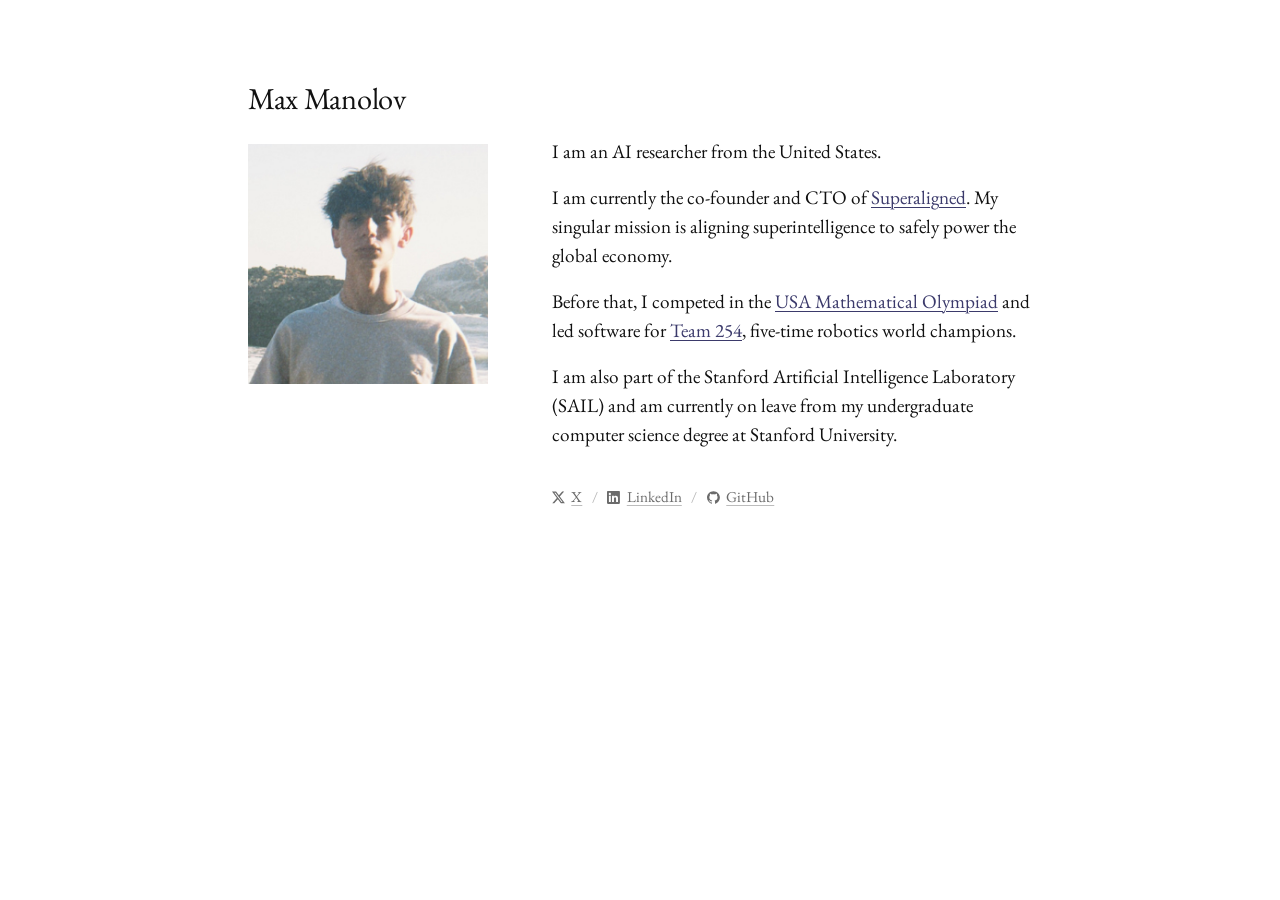
==== index.html @ febc2ee2 "Place name above portrait and align with content" ====
<!doctype html>
<html lang="en">
  <head>
    <meta charset="UTF-8">
    <meta name="viewport" content="width=device-width, initial-scale=1.0">
    <meta name="description" content="Max Manolov is an AI researcher and the co-founder and CTO of Superaligned.">
    <meta name="theme-color" content="#ffffff">
    <title>Max Manolov</title>

    <meta property="og:type" content="website">
    <meta property="og:url" content="https://maxmanolov.com/">
    <meta property="og:title" content="Max Manolov">
    <meta property="og:description" content="Max Manolov is an AI researcher and the co-founder and CTO of Superaligned.">
    <meta property="og:image" content="https://maxmanolov.com/photo.jpg">
    <meta property="og:image:width" content="520">
    <meta property="og:image:height" content="520">
    <meta property="og:image:alt" content="Portrait of Max Manolov">
    <meta name="twitter:card" content="summary">

    <link rel="preconnect" href="https://fonts.googleapis.com">
    <link rel="preconnect" href="https://fonts.gstatic.com" crossorigin>
    <link href="https://fonts.googleapis.com/css2?family=EB+Garamond:ital,wght@0,400;0,500;1,400&display=swap" rel="stylesheet">
    <link rel="stylesheet" href="style.css">
  </head>
  <body>
    <main>
      <h1>Max Manolov</h1>
      <img class="portrait" src="photo.jpg" width="520" height="520" alt="Portrait of Max Manolov">

      <div class="bio">
        <p>I am an AI researcher from the United States.</p>
        <p>
          I am currently the co-founder and CTO of <a href="https://superaligned.com" target="_blank" rel="noreferrer">Superaligned</a>. My singular
          mission is aligning superintelligence to safely power the global economy.
        </p>
        <p>
          Before that, I competed in the
          <a href="https://en.wikipedia.org/wiki/United_States_of_America_Mathematical_Olympiad" target="_blank" rel="noreferrer">USA Mathematical Olympiad</a>
          and led software for
          <a href="https://www.team254.com" target="_blank" rel="noreferrer">Team 254</a>,
          five-time robotics world champions.
        </p>
        <p>
          I am also part of the Stanford Artificial Intelligence Laboratory (SAIL)
          and am currently on leave from my undergraduate computer science degree at Stanford University.
        </p>

        <nav class="links" aria-label="Social profiles">
          <a href="https://x.com/maxmanolov" target="_blank" rel="noreferrer"><svg viewBox="0 0 24 24" aria-hidden="true" focusable="false">
            <path d="M18.901 1.153h3.68l-8.04 9.19L24 22.846h-7.406l-5.8-7.584-6.638 7.584H.474l8.6-9.83L0 1.154h7.594l5.243 6.932ZM17.61 20.644h2.039L6.486 3.24H4.298Z"/>
          </svg><span>X</span></a>
          <span class="sep" aria-hidden="true">/</span>
          <a href="https://www.linkedin.com/in/maxmanolov" target="_blank" rel="noreferrer"><svg viewBox="0 0 24 24" aria-hidden="true" focusable="false">
            <path d="M20.447 20.452h-3.554v-5.569c0-1.328-.027-3.037-1.852-3.037-1.853 0-2.136 1.445-2.136 2.939v5.667H9.351V9h3.414v1.561h.046c.477-.9 1.637-1.85 3.37-1.85 3.601 0 4.267 2.37 4.267 5.455v6.286zM5.337 7.433c-1.144 0-2.063-.926-2.063-2.065 0-1.138.92-2.063 2.063-2.063 1.14 0 2.064.925 2.064 2.063 0 1.139-.925 2.065-2.064 2.065zm1.782 13.019H3.555V9h3.564v11.452zM22.225 0H1.771C.792 0 0 .774 0 1.729v20.542C0 23.227.792 24 1.771 24h20.451C23.2 24 24 23.227 24 22.271V1.729C24 .774 23.2 0 22.222 0h.003z"/>
          </svg><span>LinkedIn</span></a>
          <span class="sep" aria-hidden="true">/</span>
          <a href="https://github.com/maxmanolov" target="_blank" rel="noreferrer"><svg viewBox="0 0 24 24" aria-hidden="true" focusable="false">
            <path d="M12 .297c-6.63 0-12 5.373-12 12 0 5.303 3.438 9.8 8.205 11.385.6.113.82-.258.82-.577 0-.285-.01-1.04-.015-2.04-3.338.724-4.042-1.61-4.042-1.61C4.422 18.07 3.633 17.7 3.633 17.7c-1.087-.744.084-.729.084-.729 1.205.084 1.838 1.236 1.838 1.236 1.07 1.835 2.809 1.305 3.495.998.108-.776.417-1.305.76-1.605-2.665-.3-5.466-1.332-5.466-5.93 0-1.31.465-2.38 1.235-3.22-.135-.303-.54-1.523.105-3.176 0 0 1.005-.322 3.3 1.23.96-.267 1.98-.399 3-.405 1.02.006 2.04.138 3 .405 2.28-1.552 3.285-1.23 3.285-1.23.645 1.653.24 2.873.12 3.176.765.84 1.23 1.91 1.23 3.22 0 4.61-2.805 5.625-5.475 5.92.42.36.81 1.096.81 2.22 0 1.606-.015 2.896-.015 3.286 0 .315.21.69.825.57C20.565 22.092 24 17.592 24 12.297c0-6.627-5.373-12-12-12"/>
          </svg><span>GitHub</span></a>
        </nav>
      </div>
    </main>
  </body>
</html>
---- style.css ----
:root {
  --bg: #ffffff;
  --text: #111111;
  --muted: #6b6b6b;
  --link: #3b3a6b;
}

* { box-sizing: border-box; }

html { -webkit-text-size-adjust: 100%; }

body {
  margin: 0;
  background: var(--bg);
  color: var(--text);
  font-family: "EB Garamond", Garamond, "Times New Roman", serif;
  font-size: 1.2rem;
  line-height: 1.5;
  -webkit-font-smoothing: antialiased;
}

h1 {
  margin: 0;
  font-family: "EB Garamond", Garamond, serif;
  font-weight: 400;
  font-size: 1.9rem;
  letter-spacing: -0.01em;
  line-height: 1.2;
}

main {
  display: grid;
  grid-template-columns: minmax(0, 15rem) minmax(0, 30rem);
  column-gap: 4rem;
  row-gap: 1.75rem;
  justify-content: center;
  align-items: start;
  padding: 5rem 2.75rem 5rem;
}

h1 { grid-column: 1 / -1; }

.portrait {
  display: block;
  grid-column: 1;
  width: 100%;
  height: auto;
  aspect-ratio: 1;
  object-fit: cover;
}

.bio { grid-column: 2; margin-top: -0.35em; }

.bio p { margin: 0 0 1.1rem; }

a {
  color: var(--link);
  text-decoration: underline;
  text-decoration-thickness: 1px;
  text-underline-offset: 0.18em;
}

a:hover { color: var(--text); }

.links {
  display: flex;
  flex-wrap: wrap;
  align-items: center;
  gap: 0.6rem;
  margin-top: 2.25rem;
  font-size: 0.95rem;
  color: var(--muted);
}

.links a {
  display: inline-flex;
  align-items: center;
  gap: 0.4rem;
  color: var(--muted);
  text-decoration-color: color-mix(in srgb, var(--muted) 45%, transparent);
}

.links a:hover { color: var(--text); }

.links svg {
  width: 0.85em;
  height: 0.85em;
  fill: currentColor;
}

.sep { opacity: 0.5; }

@media (max-width: 900px) {
  h1 { font-size: 1.7rem; }
  main {
    grid-template-columns: minmax(0, 1fr);
    gap: 1.5rem;
    padding: 3rem 1rem 4rem;
    max-width: 36rem;
  }
  .portrait { max-width: 12rem; }
  .portrait, .bio { grid-column: 1; }
  body { font-size: 1.125rem; }
}
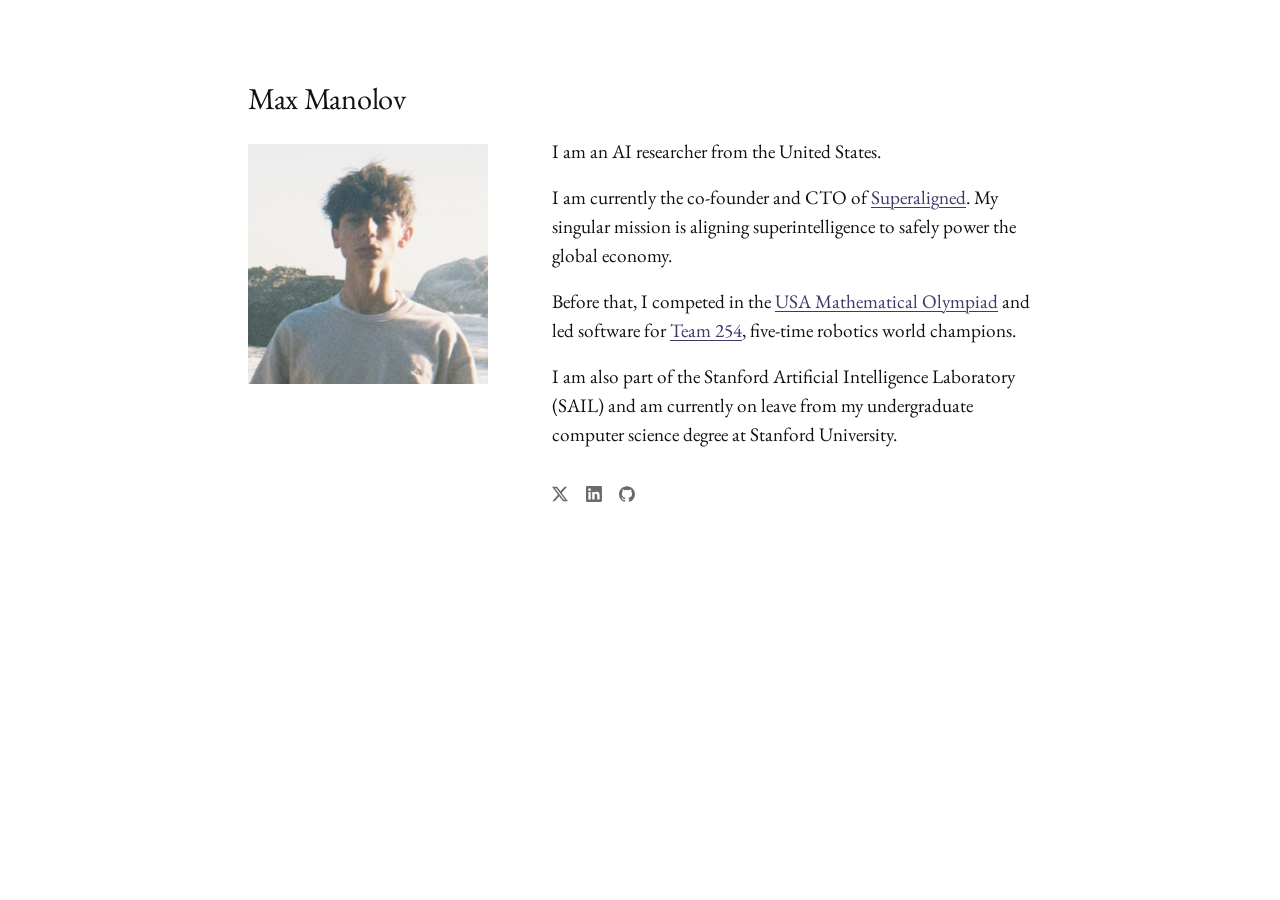
==== commit c90caeae: "Show social links as icons only" ====
--- a/index.html
+++ b/index.html
@@ -46,17 +46,15 @@
         </p>
 
         <nav class="links" aria-label="Social profiles">
-          <a href="https://x.com/maxmanolov" target="_blank" rel="noreferrer"><svg viewBox="0 0 24 24" aria-hidden="true" focusable="false">
+          <a href="https://x.com/maxmanolov" target="_blank" rel="noreferrer" aria-label="X"><svg viewBox="0 0 24 24" aria-hidden="true" focusable="false">
             <path d="M18.901 1.153h3.68l-8.04 9.19L24 22.846h-7.406l-5.8-7.584-6.638 7.584H.474l8.6-9.83L0 1.154h7.594l5.243 6.932ZM17.61 20.644h2.039L6.486 3.24H4.298Z"/>
-          </svg><span>X</span></a>
-          <span class="sep" aria-hidden="true">/</span>
-          <a href="https://www.linkedin.com/in/maxmanolov" target="_blank" rel="noreferrer"><svg viewBox="0 0 24 24" aria-hidden="true" focusable="false">
+          </svg></a>
+          <a href="https://www.linkedin.com/in/maxmanolov" target="_blank" rel="noreferrer" aria-label="LinkedIn"><svg viewBox="0 0 24 24" aria-hidden="true" focusable="false">
             <path d="M20.447 20.452h-3.554v-5.569c0-1.328-.027-3.037-1.852-3.037-1.853 0-2.136 1.445-2.136 2.939v5.667H9.351V9h3.414v1.561h.046c.477-.9 1.637-1.85 3.37-1.85 3.601 0 4.267 2.37 4.267 5.455v6.286zM5.337 7.433c-1.144 0-2.063-.926-2.063-2.065 0-1.138.92-2.063 2.063-2.063 1.14 0 2.064.925 2.064 2.063 0 1.139-.925 2.065-2.064 2.065zm1.782 13.019H3.555V9h3.564v11.452zM22.225 0H1.771C.792 0 0 .774 0 1.729v20.542C0 23.227.792 24 1.771 24h20.451C23.2 24 24 23.227 24 22.271V1.729C24 .774 23.2 0 22.222 0h.003z"/>
-          </svg><span>LinkedIn</span></a>
-          <span class="sep" aria-hidden="true">/</span>
-          <a href="https://github.com/maxmanolov" target="_blank" rel="noreferrer"><svg viewBox="0 0 24 24" aria-hidden="true" focusable="false">
+          </svg></a>
+          <a href="https://github.com/maxmanolov" target="_blank" rel="noreferrer" aria-label="GitHub"><svg viewBox="0 0 24 24" aria-hidden="true" focusable="false">
             <path d="M12 .297c-6.63 0-12 5.373-12 12 0 5.303 3.438 9.8 8.205 11.385.6.113.82-.258.82-.577 0-.285-.01-1.04-.015-2.04-3.338.724-4.042-1.61-4.042-1.61C4.422 18.07 3.633 17.7 3.633 17.7c-1.087-.744.084-.729.084-.729 1.205.084 1.838 1.236 1.838 1.236 1.07 1.835 2.809 1.305 3.495.998.108-.776.417-1.305.76-1.605-2.665-.3-5.466-1.332-5.466-5.93 0-1.31.465-2.38 1.235-3.22-.135-.303-.54-1.523.105-3.176 0 0 1.005-.322 3.3 1.23.96-.267 1.98-.399 3-.405 1.02.006 2.04.138 3 .405 2.28-1.552 3.285-1.23 3.285-1.23.645 1.653.24 2.873.12 3.176.765.84 1.23 1.91 1.23 3.22 0 4.61-2.805 5.625-5.475 5.92.42.36.81 1.096.81 2.22 0 1.606-.015 2.896-.015 3.286 0 .315.21.69.825.57C20.565 22.092 24 17.592 24 12.297c0-6.627-5.373-12-12-12"/>
-          </svg><span>GitHub</span></a>
+          </svg></a>
         </nav>
       </div>
     </main>
--- a/style.css
+++ b/style.css
@@ -66,7 +66,7 @@
   display: flex;
   flex-wrap: wrap;
   align-items: center;
-  gap: 0.6rem;
+  gap: 1.1rem;
   margin-top: 2.25rem;
   font-size: 0.95rem;
   color: var(--muted);
@@ -77,18 +77,17 @@
   align-items: center;
   gap: 0.4rem;
   color: var(--muted);
-  text-decoration-color: color-mix(in srgb, var(--muted) 45%, transparent);
+  text-decoration: none;
 }
 
 .links a:hover { color: var(--text); }
 
 .links svg {
-  width: 0.85em;
-  height: 0.85em;
+  width: 1.05em;
+  height: 1.05em;
   fill: currentColor;
 }
 
-.sep { opacity: 0.5; }
 
 @media (max-width: 900px) {
   h1 { font-size: 1.7rem; }
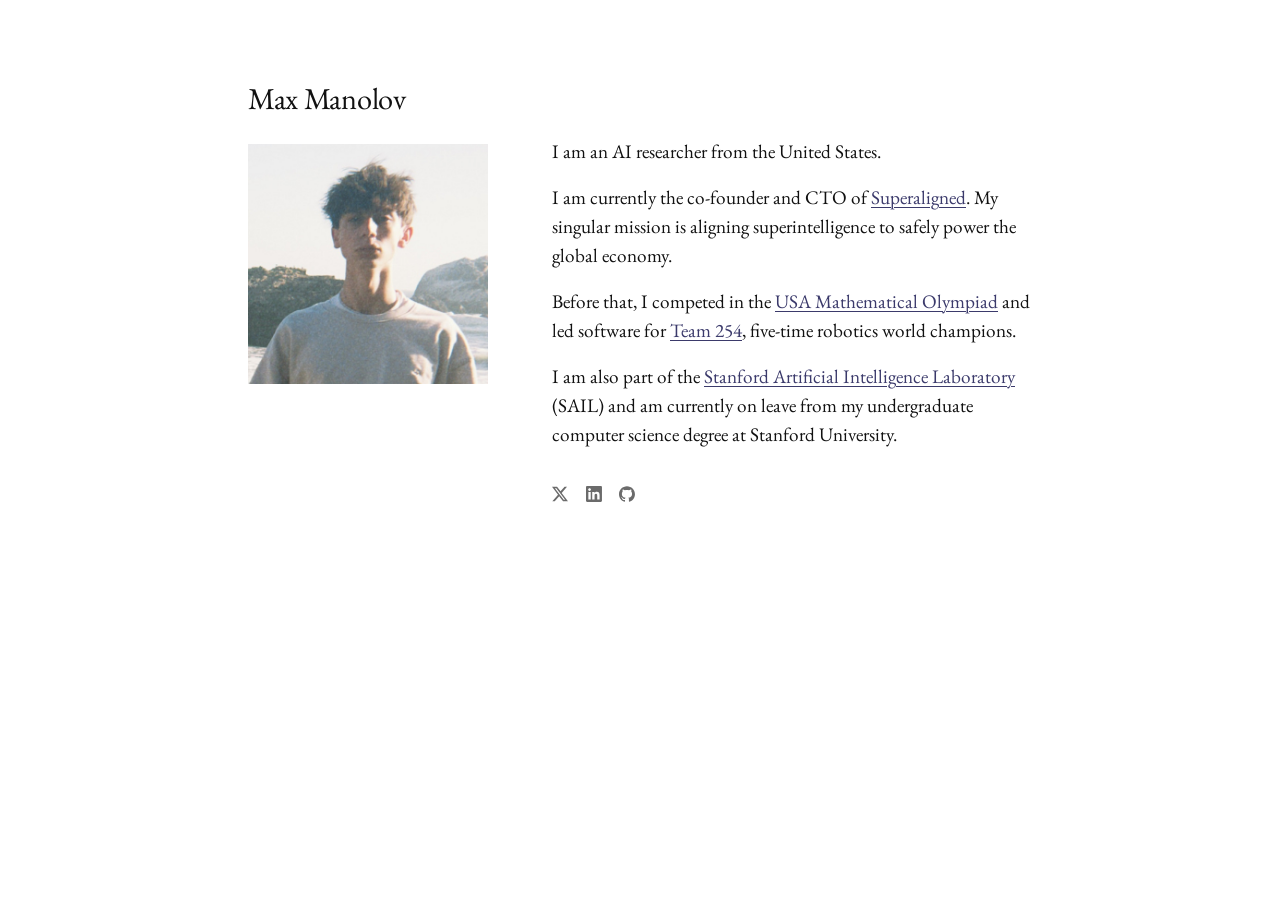
==== commit 08e03737: "Link Stanford AI Lab" ====
--- a/index.html
+++ b/index.html
@@ -20,12 +20,12 @@
     <link rel="preconnect" href="https://fonts.googleapis.com">
     <link rel="preconnect" href="https://fonts.gstatic.com" crossorigin>
     <link href="https://fonts.googleapis.com/css2?family=EB+Garamond:ital,wght@0,400;0,500;1,400&display=swap" rel="stylesheet">
-    <link rel="stylesheet" href="style.css">
+    <link rel="stylesheet" href="style.css?v=1794991012">
   </head>
   <body>
     <main>
       <h1>Max Manolov</h1>
-      <img class="portrait" src="photo.jpg" width="520" height="520" alt="Portrait of Max Manolov">
+      <img class="portrait" src="photo.jpg?v=1794991012" width="520" height="520" alt="Portrait of Max Manolov">
 
       <div class="bio">
         <p>I am an AI researcher from the United States.</p>
@@ -41,7 +41,7 @@
           five-time robotics world champions.
         </p>
         <p>
-          I am also part of the Stanford Artificial Intelligence Laboratory (SAIL)
+          I am also part of the <a href="https://x.com/StanfordAILab" target="_blank" rel="noreferrer">Stanford Artificial Intelligence Laboratory</a> (SAIL)
           and am currently on leave from my undergraduate computer science degree at Stanford University.
         </p>
 
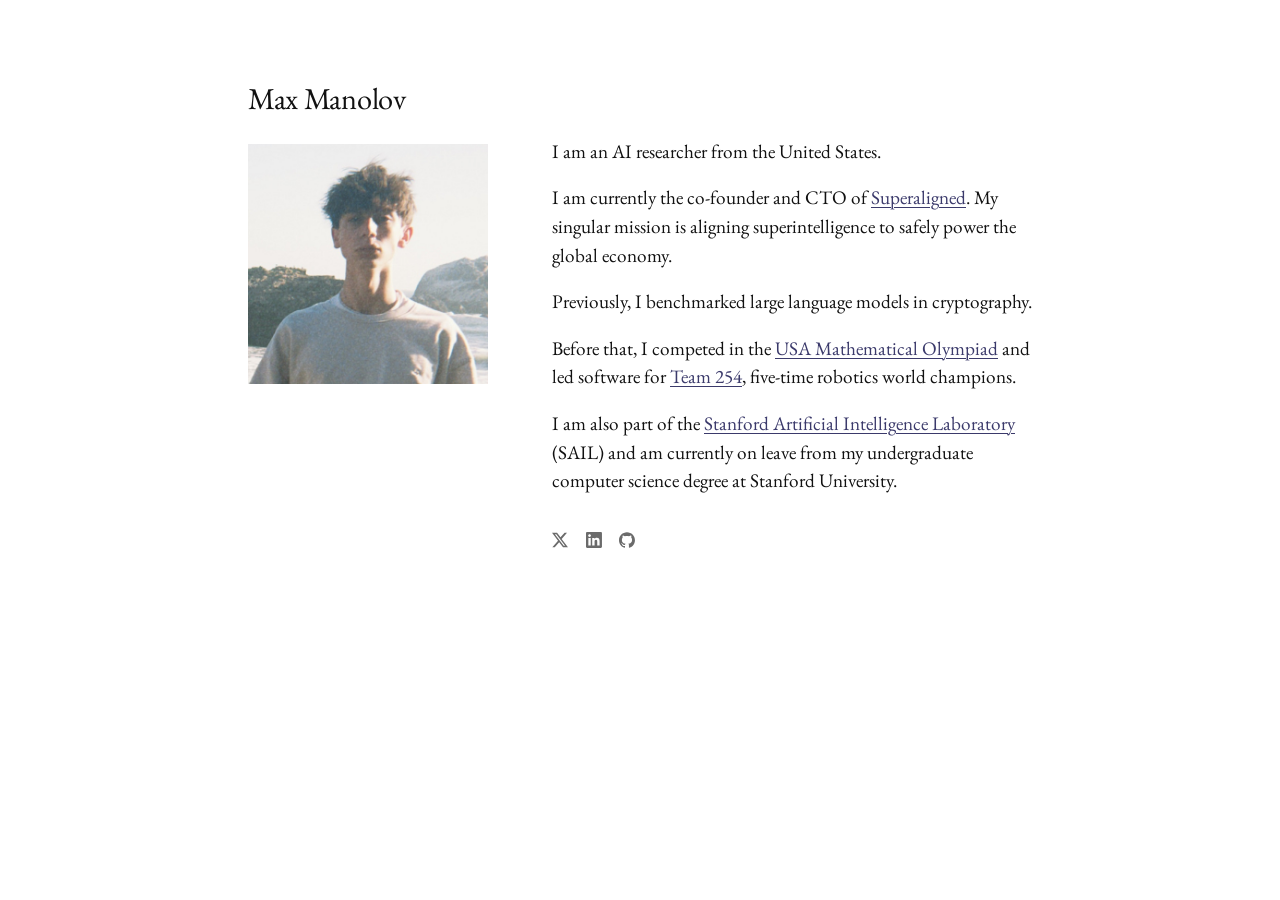
==== commit 518edf4f: "Add cryptography benchmarking to bio" ====
--- a/index.html
+++ b/index.html
@@ -34,6 +34,9 @@
           mission is aligning superintelligence to safely power the global economy.
         </p>
         <p>
+          Previously, I benchmarked large language models in cryptography.
+        </p>
+        <p>
           Before that, I competed in the
           <a href="https://en.wikipedia.org/wiki/United_States_of_America_Mathematical_Olympiad" target="_blank" rel="noreferrer">USA Mathematical Olympiad</a>
           and led software for
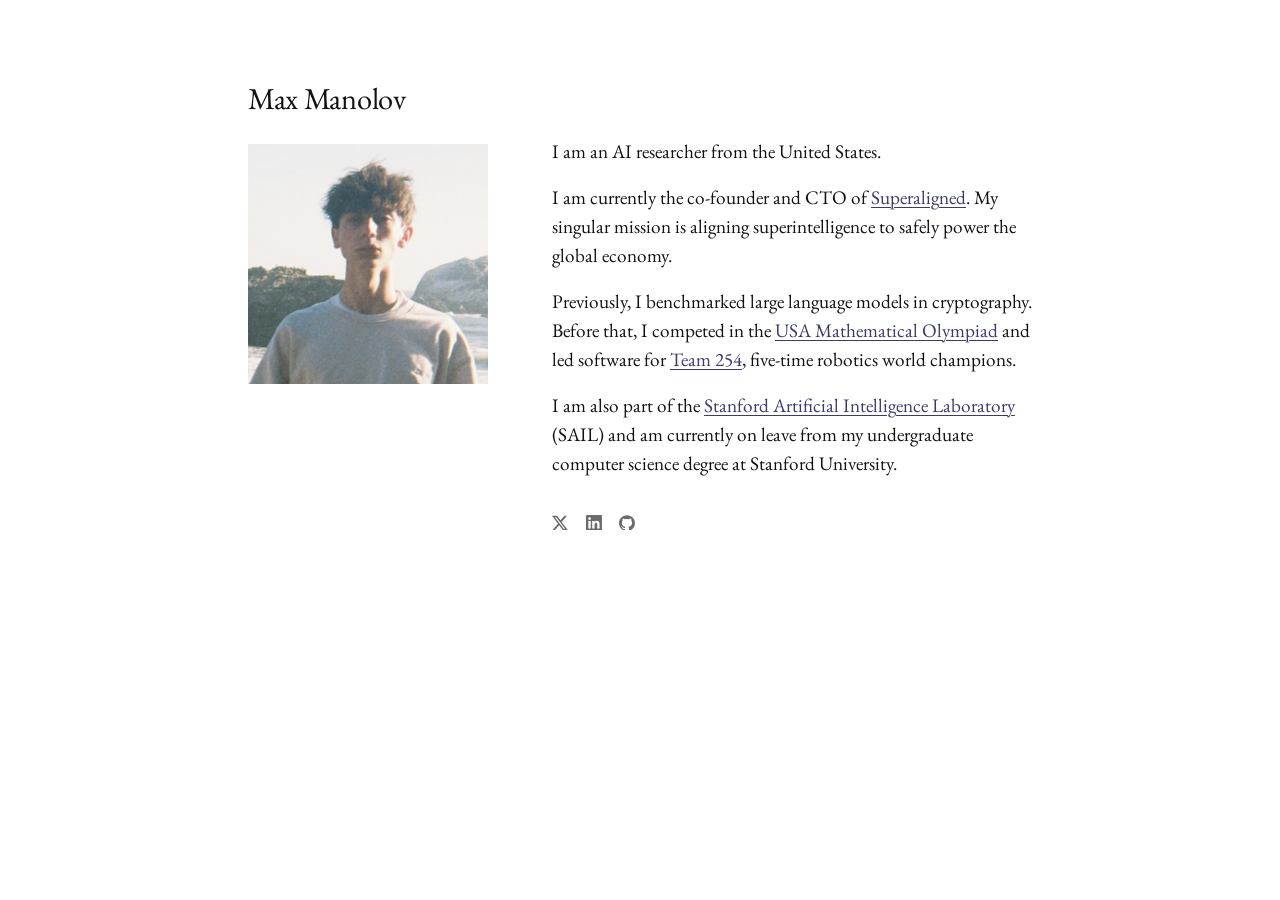
==== commit 6fafb23b: "Merge previous work paragraphs" ====
--- a/index.html
+++ b/index.html
@@ -35,8 +35,6 @@
         </p>
         <p>
           Previously, I benchmarked large language models in cryptography.
-        </p>
-        <p>
           Before that, I competed in the
           <a href="https://en.wikipedia.org/wiki/United_States_of_America_Mathematical_Olympiad" target="_blank" rel="noreferrer">USA Mathematical Olympiad</a>
           and led software for
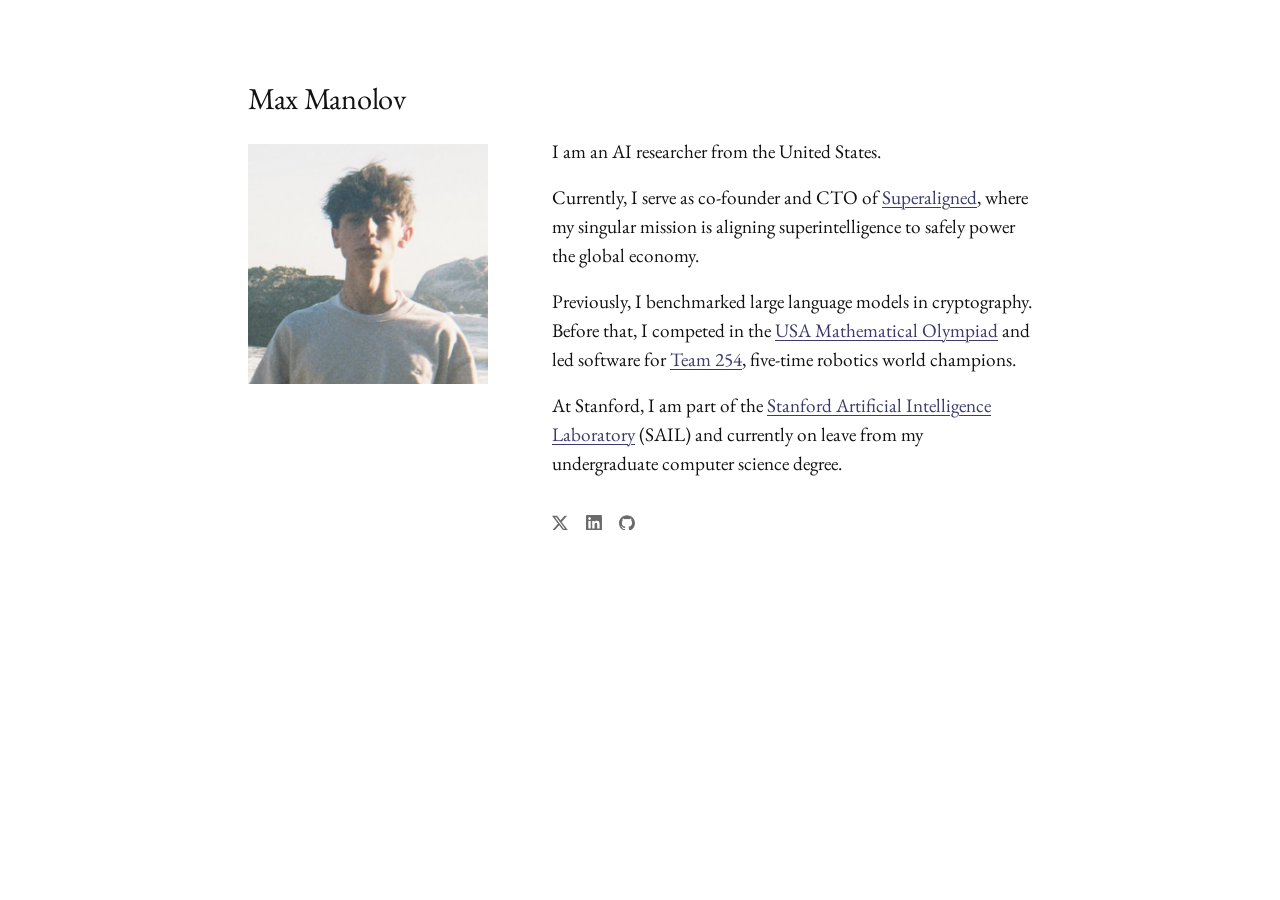
==== commit da1f9a48: "Add favicons, link preview image, and vary bio phrasing" ====
--- a/index.html
+++ b/index.html
@@ -7,31 +7,46 @@
     <meta name="theme-color" content="#ffffff">
     <title>Max Manolov</title>
 
+    <link rel="canonical" href="https://maxmanolov.com/">
+
+    <link rel="icon" href="/favicon.ico" sizes="48x48">
+    <link rel="icon" type="image/png" sizes="32x32" href="/favicon-32x32.png">
+    <link rel="icon" type="image/png" sizes="16x16" href="/favicon-16x16.png">
+    <link rel="apple-touch-icon" sizes="180x180" href="/apple-touch-icon.png">
+    <link rel="manifest" href="/site.webmanifest">
+    <meta name="apple-mobile-web-app-title" content="Max Manolov">
+
     <meta property="og:type" content="website">
+    <meta property="og:site_name" content="Max Manolov">
     <meta property="og:url" content="https://maxmanolov.com/">
     <meta property="og:title" content="Max Manolov">
-    <meta property="og:description" content="Max Manolov is an AI researcher and the co-founder and CTO of Superaligned.">
-    <meta property="og:image" content="https://maxmanolov.com/photo.jpg">
-    <meta property="og:image:width" content="520">
-    <meta property="og:image:height" content="520">
-    <meta property="og:image:alt" content="Portrait of Max Manolov">
-    <meta name="twitter:card" content="summary">
+    <meta property="og:description" content="AI researcher and co-founder and CTO of Superaligned.">
+    <meta property="og:image" content="https://maxmanolov.com/og.jpg">
+    <meta property="og:image:type" content="image/jpeg">
+    <meta property="og:image:width" content="1200">
+    <meta property="og:image:height" content="630">
+    <meta property="og:image:alt" content="Max Manolov, AI researcher and co-founder and CTO of Superaligned">
+    <meta name="twitter:card" content="summary_large_image">
+    <meta name="twitter:title" content="Max Manolov">
+    <meta name="twitter:description" content="AI researcher and co-founder and CTO of Superaligned.">
+    <meta name="twitter:image" content="https://maxmanolov.com/og.jpg">
 
     <link rel="preconnect" href="https://fonts.googleapis.com">
     <link rel="preconnect" href="https://fonts.gstatic.com" crossorigin>
     <link href="https://fonts.googleapis.com/css2?family=EB+Garamond:ital,wght@0,400;0,500;1,400&display=swap" rel="stylesheet">
-    <link rel="stylesheet" href="style.css?v=1794991012">
+    <link rel="stylesheet" href="style.css?v=1794992427">
   </head>
   <body>
     <main>
       <h1>Max Manolov</h1>
-      <img class="portrait" src="photo.jpg?v=1794991012" width="520" height="520" alt="Portrait of Max Manolov">
+      <img class="portrait" src="photo.jpg?v=1794992427" width="520" height="520" alt="Portrait of Max Manolov">
 
       <div class="bio">
         <p>I am an AI researcher from the United States.</p>
         <p>
-          I am currently the co-founder and CTO of <a href="https://superaligned.com" target="_blank" rel="noreferrer">Superaligned</a>. My singular
-          mission is aligning superintelligence to safely power the global economy.
+          Currently, I serve as co-founder and CTO of <a href="https://superaligned.com" target="_blank" rel="noreferrer">Superaligned</a>,
+          where my singular mission is aligning superintelligence to safely
+          power the global economy.
         </p>
         <p>
           Previously, I benchmarked large language models in cryptography.
@@ -42,8 +57,8 @@
           five-time robotics world champions.
         </p>
         <p>
-          I am also part of the <a href="https://x.com/StanfordAILab" target="_blank" rel="noreferrer">Stanford Artificial Intelligence Laboratory</a> (SAIL)
-          and am currently on leave from my undergraduate computer science degree at Stanford University.
+          At Stanford, I am part of the <a href="https://x.com/StanfordAILab" target="_blank" rel="noreferrer">Stanford Artificial Intelligence Laboratory</a> (SAIL)
+          and currently on leave from my undergraduate computer science degree.
         </p>
 
         <nav class="links" aria-label="Social profiles">
--- a/style.css
+++ b/style.css
@@ -96,6 +96,7 @@
     gap: 1.5rem;
     padding: 3rem 1rem 4rem;
     max-width: 36rem;
+    margin: 0 auto;
   }
   .portrait { max-width: 12rem; }
   .portrait, .bio { grid-column: 1; }
